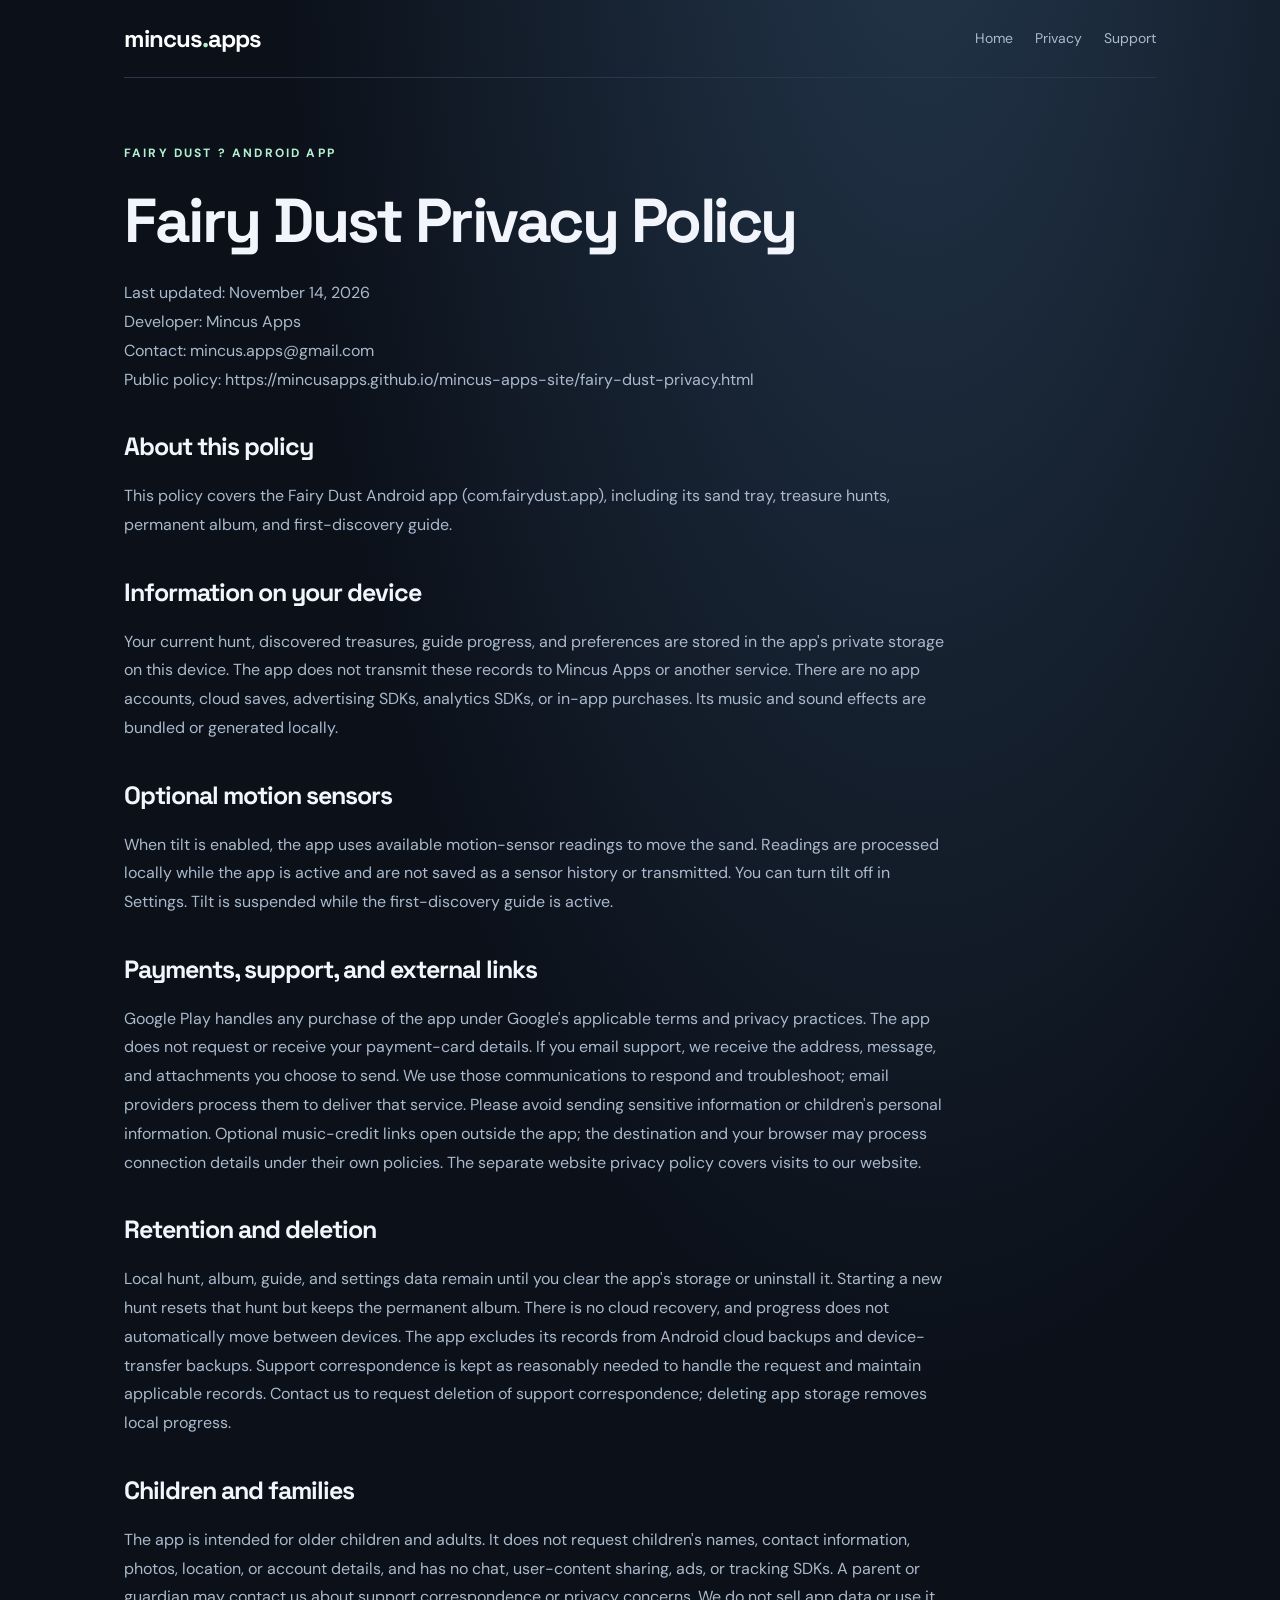
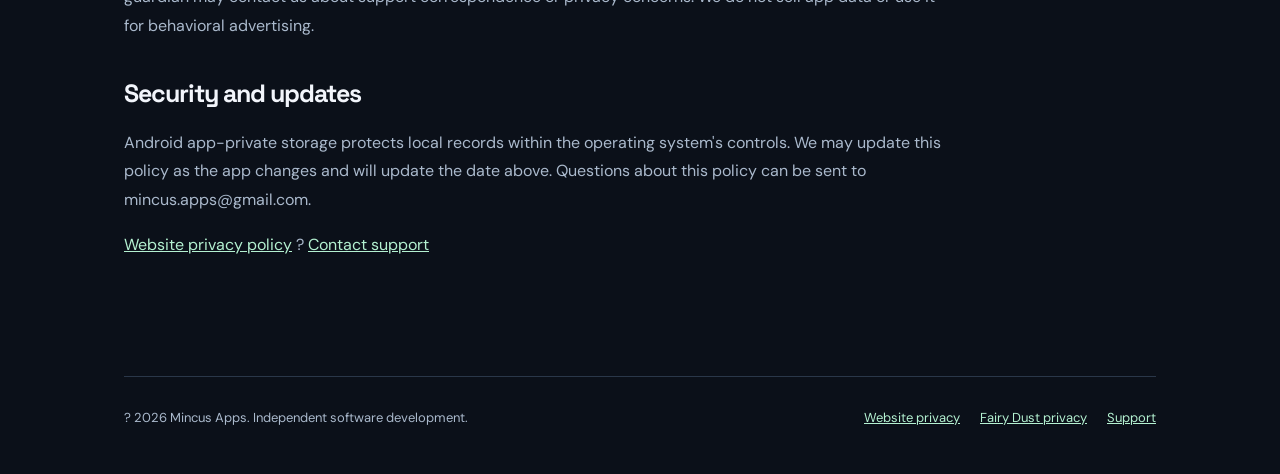
==== fairy-dust-privacy.html @ 09391172 "Publish Fairy Dust app-specific privacy policy" ====
<!doctype html><html lang="en"><head><meta charset="utf-8"><meta name="viewport" content="width=device-width,initial-scale=1"><meta name="description" content="Privacy policy for the Fairy Dust Android app by Mincus Apps."><meta name="theme-color" content="#0b1019"><title>Fairy Dust Privacy | Mincus Apps</title><link rel="stylesheet" href="styles.css"></head><body><div class="wrap"><header class="nav"><a class="brand" href="index.html">mincus<span>.</span>apps</a><nav class="navlinks" aria-label="Main navigation"><a href="index.html">Home</a><a href="privacy.html">Privacy</a><a href="support.html">Support</a></nav></header><main><article class="doc"><div class="eyebrow">Fairy Dust ? Android app</div><h1>Fairy Dust Privacy Policy</h1><p>Last updated: November 14, 2026<br>Developer: Mincus Apps<br>Contact: mincus.apps@gmail.com<br>Public policy: https://mincusapps.github.io/mincus-apps-site/fairy-dust-privacy.html</p><h2>About this policy</h2><p>This policy covers the Fairy Dust Android app (com.fairydust.app), including its sand tray, treasure hunts, permanent album, and first-discovery guide.</p><h2>Information on your device</h2><p>Your current hunt, discovered treasures, guide progress, and preferences are stored in the app&#x27;s private storage on this device. The app does not transmit these records to Mincus Apps or another service. There are no app accounts, cloud saves, advertising SDKs, analytics SDKs, or in-app purchases. Its music and sound effects are bundled or generated locally.</p><h2>Optional motion sensors</h2><p>When tilt is enabled, the app uses available motion-sensor readings to move the sand. Readings are processed locally while the app is active and are not saved as a sensor history or transmitted. You can turn tilt off in Settings. Tilt is suspended while the first-discovery guide is active.</p><h2>Payments, support, and external links</h2><p>Google Play handles any purchase of the app under Google&#x27;s applicable terms and privacy practices. The app does not request or receive your payment-card details. If you email support, we receive the address, message, and attachments you choose to send. We use those communications to respond and troubleshoot; email providers process them to deliver that service. Please avoid sending sensitive information or children&#x27;s personal information. Optional music-credit links open outside the app; the destination and your browser may process connection details under their own policies. The separate website privacy policy covers visits to our website.</p><h2>Retention and deletion</h2><p>Local hunt, album, guide, and settings data remain until you clear the app&#x27;s storage or uninstall it. Starting a new hunt resets that hunt but keeps the permanent album. There is no cloud recovery, and progress does not automatically move between devices. The app excludes its records from Android cloud backups and device-transfer backups. Support correspondence is kept as reasonably needed to handle the request and maintain applicable records. Contact us to request deletion of support correspondence; deleting app storage removes local progress.</p><h2>Children and families</h2><p>The app is intended for older children and adults. It does not request children&#x27;s names, contact information, photos, location, or account details, and has no chat, user-content sharing, ads, or tracking SDKs. A parent or guardian may contact us about support correspondence or privacy concerns. We do not sell app data or use it for behavioral advertising.</p><h2>Security and updates</h2><p>Android app-private storage protects local records within the operating system&#x27;s controls. We may update this policy as the app changes and will update the date above. Questions about this policy can be sent to mincus.apps@gmail.com.</p><p><a href="privacy.html">Website privacy policy</a> ? <a href="support.html">Contact support</a></p></article></main><footer class="footer"><span>? 2026 Mincus Apps. Independent software development.</span><span><a href="privacy.html">Website privacy</a><a href="fairy-dust-privacy.html">Fairy Dust privacy</a><a href="support.html">Support</a></span></footer></div></body></html>
---- styles.css ----
@import url('https://fonts.googleapis.com/css2?family=DM+Sans:wght@400;500;600;700&family=Space+Grotesk:wght@400;500;600;700&display=swap');
:root{color-scheme:dark;--bg:#0b1019;--panel:#141d2b;--text:#f2f5fb;--muted:#aab9cc;--line:#2a3749;--accent:#b4f1d1}
*{box-sizing:border-box}html{scroll-behavior:smooth}body{margin:0;background:radial-gradient(ellipse at 72% -10%,#23364b 0%,transparent 50%),var(--bg);color:var(--text);font:16px/1.7 'DM Sans',system-ui,sans-serif}
a{color:var(--accent)}.wrap{max-width:1080px;margin:auto;padding:0 24px}.nav{display:flex;justify-content:space-between;align-items:center;gap:20px;padding:23px 0;border-bottom:1px solid var(--line)}.brand{font:700 24px 'Space Grotesk',sans-serif;color:#fff;text-decoration:none;letter-spacing:-.04em}.brand span{color:var(--accent)}.navlinks{display:flex;gap:22px;flex-wrap:wrap}.navlinks a{font-size:14px;color:var(--muted);text-decoration:none}.navlinks a:hover{color:#fff}
.hero{padding:110px 0 115px}.eyebrow{text-transform:uppercase;letter-spacing:.18em;font-size:12px;font-weight:700;color:var(--accent)}h1,h2,h3{font-family:'Space Grotesk',sans-serif;letter-spacing:-.04em;line-height:1.16}h1{font-size:clamp(46px,8vw,88px);margin:22px 0}h2{font-size:clamp(28px,4vw,42px)}h3{font-size:21px}.lede{font-size:clamp(17px,2vw,21px);max-width:640px;color:var(--muted);line-height:1.7}.buttons{display:flex;gap:12px;flex-wrap:wrap;margin-top:30px}.btn{border:1px solid var(--line);border-radius:10px;padding:12px 20px;text-decoration:none;font-weight:700}.btn.primary{background:var(--accent);color:#0b1019;border-color:var(--accent)}.btn:hover{transform:translateY(-2px)}.section{border-top:1px solid var(--line);padding:60px 0 90px}.cards{display:grid;grid-template-columns:repeat(3,1fr);gap:16px;margin-top:34px}.card,.notice{background:var(--panel);border:1px solid var(--line);border-radius:15px;padding:26px}.card p,.doc p,.doc li{color:var(--muted)}.num{font-size:12px;font-weight:700;color:var(--accent);text-transform:uppercase;letter-spacing:.1em}.card a{font-size:14px}.footer{border-top:1px solid var(--line);padding:30px 0 45px;display:flex;justify-content:space-between;gap:20px;color:var(--muted);font-size:13px}.footer span:last-child{display:flex;gap:20px}.doc{max-width:820px;padding:65px 0 100px}.doc h1{font-size:clamp(40px,6vw,62px)}.doc h2{font-size:25px;margin-top:38px}.doc p{line-height:1.8}.notice{margin:25px 0;color:var(--muted)}.notice strong{color:#fff}code{color:var(--accent)}
@media(max-width:740px){.nav{align-items:flex-start;flex-direction:column}.navlinks{gap:14px}.hero{padding:75px 0}.cards{grid-template-columns:1fr}.footer{flex-direction:column}.doc{padding:45px 0 65px}}
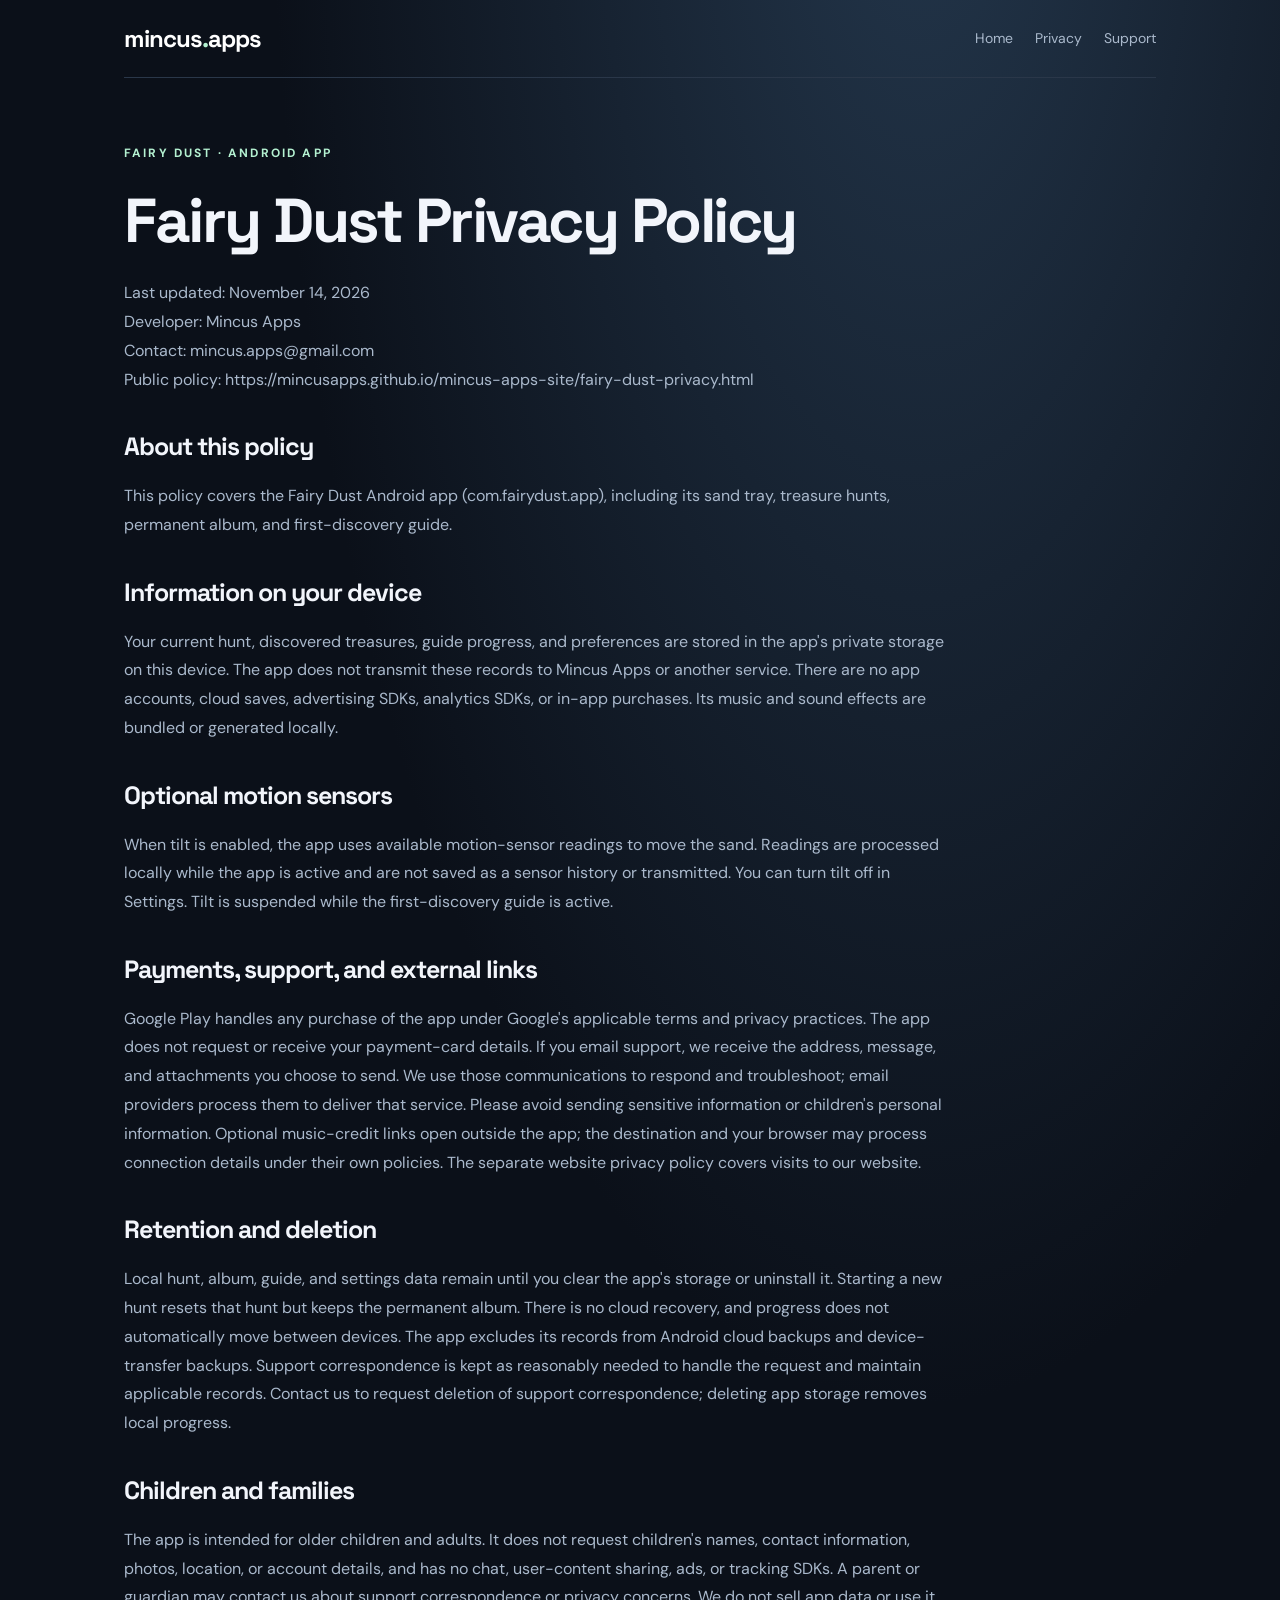
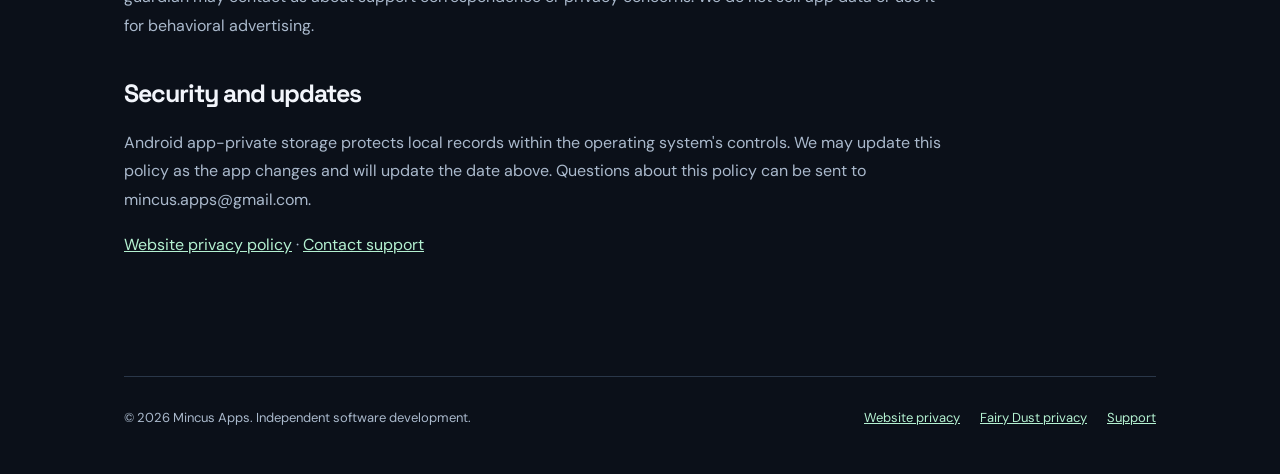
==== commit 36be035c: "Normalize policy page separators" ====
--- a/fairy-dust-privacy.html
+++ b/fairy-dust-privacy.html
@@ -1 +1 @@
-<!doctype html><html lang="en"><head><meta charset="utf-8"><meta name="viewport" content="width=device-width,initial-scale=1"><meta name="description" content="Privacy policy for the Fairy Dust Android app by Mincus Apps."><meta name="theme-color" content="#0b1019"><title>Fairy Dust Privacy | Mincus Apps</title><link rel="stylesheet" href="styles.css"></head><body><div class="wrap"><header class="nav"><a class="brand" href="index.html">mincus<span>.</span>apps</a><nav class="navlinks" aria-label="Main navigation"><a href="index.html">Home</a><a href="privacy.html">Privacy</a><a href="support.html">Support</a></nav></header><main><article class="doc"><div class="eyebrow">Fairy Dust ? Android app</div><h1>Fairy Dust Privacy Policy</h1><p>Last updated: November 14, 2026<br>Developer: Mincus Apps<br>Contact: mincus.apps@gmail.com<br>Public policy: https://mincusapps.github.io/mincus-apps-site/fairy-dust-privacy.html</p><h2>About this policy</h2><p>This policy covers the Fairy Dust Android app (com.fairydust.app), including its sand tray, treasure hunts, permanent album, and first-discovery guide.</p><h2>Information on your device</h2><p>Your current hunt, discovered treasures, guide progress, and preferences are stored in the app&#x27;s private storage on this device. The app does not transmit these records to Mincus Apps or another service. There are no app accounts, cloud saves, advertising SDKs, analytics SDKs, or in-app purchases. Its music and sound effects are bundled or generated locally.</p><h2>Optional motion sensors</h2><p>When tilt is enabled, the app uses available motion-sensor readings to move the sand. Readings are processed locally while the app is active and are not saved as a sensor history or transmitted. You can turn tilt off in Settings. Tilt is suspended while the first-discovery guide is active.</p><h2>Payments, support, and external links</h2><p>Google Play handles any purchase of the app under Google&#x27;s applicable terms and privacy practices. The app does not request or receive your payment-card details. If you email support, we receive the address, message, and attachments you choose to send. We use those communications to respond and troubleshoot; email providers process them to deliver that service. Please avoid sending sensitive information or children&#x27;s personal information. Optional music-credit links open outside the app; the destination and your browser may process connection details under their own policies. The separate website privacy policy covers visits to our website.</p><h2>Retention and deletion</h2><p>Local hunt, album, guide, and settings data remain until you clear the app&#x27;s storage or uninstall it. Starting a new hunt resets that hunt but keeps the permanent album. There is no cloud recovery, and progress does not automatically move between devices. The app excludes its records from Android cloud backups and device-transfer backups. Support correspondence is kept as reasonably needed to handle the request and maintain applicable records. Contact us to request deletion of support correspondence; deleting app storage removes local progress.</p><h2>Children and families</h2><p>The app is intended for older children and adults. It does not request children&#x27;s names, contact information, photos, location, or account details, and has no chat, user-content sharing, ads, or tracking SDKs. A parent or guardian may contact us about support correspondence or privacy concerns. We do not sell app data or use it for behavioral advertising.</p><h2>Security and updates</h2><p>Android app-private storage protects local records within the operating system&#x27;s controls. We may update this policy as the app changes and will update the date above. Questions about this policy can be sent to mincus.apps@gmail.com.</p><p><a href="privacy.html">Website privacy policy</a> ? <a href="support.html">Contact support</a></p></article></main><footer class="footer"><span>? 2026 Mincus Apps. Independent software development.</span><span><a href="privacy.html">Website privacy</a><a href="fairy-dust-privacy.html">Fairy Dust privacy</a><a href="support.html">Support</a></span></footer></div></body></html>+<!doctype html><html lang="en"><head><meta charset="utf-8"><meta name="viewport" content="width=device-width,initial-scale=1"><meta name="description" content="Privacy policy for the Fairy Dust Android app by Mincus Apps."><meta name="theme-color" content="#0b1019"><title>Fairy Dust Privacy | Mincus Apps</title><link rel="stylesheet" href="styles.css"></head><body><div class="wrap"><header class="nav"><a class="brand" href="index.html">mincus<span>.</span>apps</a><nav class="navlinks" aria-label="Main navigation"><a href="index.html">Home</a><a href="privacy.html">Privacy</a><a href="support.html">Support</a></nav></header><main><article class="doc"><div class="eyebrow">Fairy Dust &middot; Android app</div><h1>Fairy Dust Privacy Policy</h1><p>Last updated: November 14, 2026<br>Developer: Mincus Apps<br>Contact: mincus.apps@gmail.com<br>Public policy: https://mincusapps.github.io/mincus-apps-site/fairy-dust-privacy.html</p><h2>About this policy</h2><p>This policy covers the Fairy Dust Android app (com.fairydust.app), including its sand tray, treasure hunts, permanent album, and first-discovery guide.</p><h2>Information on your device</h2><p>Your current hunt, discovered treasures, guide progress, and preferences are stored in the app&#x27;s private storage on this device. The app does not transmit these records to Mincus Apps or another service. There are no app accounts, cloud saves, advertising SDKs, analytics SDKs, or in-app purchases. Its music and sound effects are bundled or generated locally.</p><h2>Optional motion sensors</h2><p>When tilt is enabled, the app uses available motion-sensor readings to move the sand. Readings are processed locally while the app is active and are not saved as a sensor history or transmitted. You can turn tilt off in Settings. Tilt is suspended while the first-discovery guide is active.</p><h2>Payments, support, and external links</h2><p>Google Play handles any purchase of the app under Google&#x27;s applicable terms and privacy practices. The app does not request or receive your payment-card details. If you email support, we receive the address, message, and attachments you choose to send. We use those communications to respond and troubleshoot; email providers process them to deliver that service. Please avoid sending sensitive information or children&#x27;s personal information. Optional music-credit links open outside the app; the destination and your browser may process connection details under their own policies. The separate website privacy policy covers visits to our website.</p><h2>Retention and deletion</h2><p>Local hunt, album, guide, and settings data remain until you clear the app&#x27;s storage or uninstall it. Starting a new hunt resets that hunt but keeps the permanent album. There is no cloud recovery, and progress does not automatically move between devices. The app excludes its records from Android cloud backups and device-transfer backups. Support correspondence is kept as reasonably needed to handle the request and maintain applicable records. Contact us to request deletion of support correspondence; deleting app storage removes local progress.</p><h2>Children and families</h2><p>The app is intended for older children and adults. It does not request children&#x27;s names, contact information, photos, location, or account details, and has no chat, user-content sharing, ads, or tracking SDKs. A parent or guardian may contact us about support correspondence or privacy concerns. We do not sell app data or use it for behavioral advertising.</p><h2>Security and updates</h2><p>Android app-private storage protects local records within the operating system&#x27;s controls. We may update this policy as the app changes and will update the date above. Questions about this policy can be sent to mincus.apps@gmail.com.</p><p><a href="privacy.html">Website privacy policy</a> &middot; <a href="support.html">Contact support</a></p></article></main><footer class="footer"><span>&copy; 2026 Mincus Apps. Independent software development.</span><span><a href="privacy.html">Website privacy</a><a href="fairy-dust-privacy.html">Fairy Dust privacy</a><a href="support.html">Support</a></span></footer></div></body></html>
